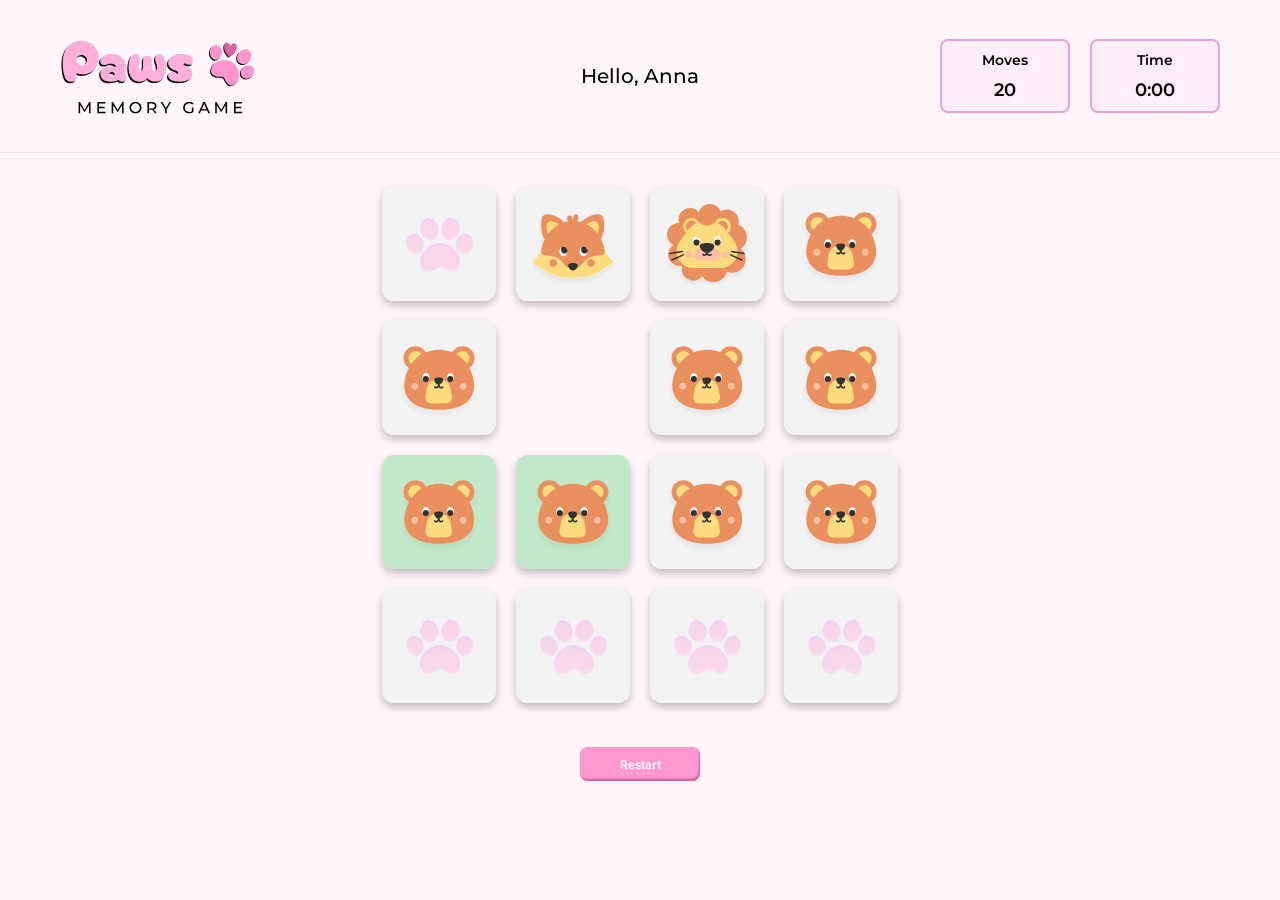
==== index.html @ 4e6c53da "Fix html css" ====
<!doctype html>
<html lang="en">
  <head>
    <meta charset="UTF-8" />
    <meta name="viewport" content="width=device-width, initial-scale=1.0" />
    <title>Paws Memory Game</title>
    <link rel="stylesheet" href="styles.css" />
    <script src="script.js" defer></script>
  </head>
  <body class="app">
    <header class="game-header">
      <div class="container">
        <div class="game-brand">
          <img src="assets/logo.svg" alt="Paw logo" />
        </div>

        <div class="player-info">Hello, <span id="player-name">Anna</span></div>

        <div class="game-stats">
          <div class="stat-box">
            <div>Moves</div>
            <p id="moves">20</p>
          </div>

          <div class="timer stat-box">
            <div>Time</div>
            <p id="time">0:00</p>
          </div>
        </div>
      </div>
    </header>
    <main class="game-container">
      <section class="game-board" aria-label="Memory card game" id="board">
        <button class="card flipped" aria-label="Card 1">
          <div class="card-inner">
            <div class="card-front">
              <img src="assets/animals/bear.svg" />
            </div>
            <div class="card-back"></div>
          </div>
        </button>
        <button class="card" type="button" aria-label="Card 2">
          <div class="card-inner">
            <div class="card-front">
              <img src="assets/animals/fox.svg" />
            </div>
            <div class="card-back"></div>
          </div>
        </button>
        <button class="card" type="button" aria-label="Card 3">
          <div class="card-inner">
            <div class="card-front">
              <img src="assets/animals/leo.svg" />
            </div>
            <div class="card-back"></div>
          </div>
        </button>
        <button class="card" type="button" aria-label="Card 4">
          <div class="card-inner">
            <div class="card-front">
              <img src="assets/animals/bear.svg" />
            </div>
            <div class="card-back"></div>
          </div>
        </button>

        <button class="card" type="button" aria-label="Card 5">
          <div class="card-inner">
            <div class="card-front">
              <img src="assets/animals/bear.svg" />
            </div>
            <div class="card-back"></div>
          </div>
        </button>
        <button class="card hidden" type="button" aria-label="Card 6">
          <div class="card-inner">
            <div class="card-front">
              <img src="assets/animals/bear.svg" />
            </div>
            <div class="card-back"></div>
          </div>
        </button>
        <button class="card" type="button" aria-label="Card 7">
          <div class="card-inner">
            <div class="card-front">
              <img src="assets/animals/bear.svg" />
            </div>
            <div class="card-back"></div>
          </div>
        </button>
        <button class="card" type="button" aria-label="Card 8">
          <div class="card-inner">
            <div class="card-front">
              <img src="assets/animals/bear.svg" />
            </div>
            <div class="card-back"></div>
          </div>
        </button>

        <button class="card correct" type="button" aria-label="Card 9">
          <div class="card-inner">
            <div class="card-front">
              <img src="assets/animals/bear.svg" />
            </div>
            <div class="card-back"></div>
          </div>
        </button>
        <button class="card correct" type="button" aria-label="Card 10">
          <div class="card-inner">
            <div class="card-front">
              <img src="assets/animals/bear.svg" />
            </div>
            <div class="card-back"></div>
          </div>
        </button>
        <button class="card" type="button" aria-label="Card 11">
          <div class="card-inner">
            <div class="card-front">
              <img src="assets/animals/bear.svg" />
            </div>
            <div class="card-back"></div>
          </div>
        </button>
        <button class="card" type="button" aria-label="Card 12">
          <div class="card-inner">
            <div class="card-front">
              <img src="assets/animals/bear.svg" />
            </div>
            <div class="card-back"></div>
          </div>
        </button>

        <button class="card flipped" type="button" aria-label="Card 13">
          <div class="card-inner">
            <div class="card-front">
              <img src="assets/animals/bear.svg" />
            </div>
            <div class="card-back"></div>
          </div>
        </button>
        <button class="card flipped" type="button" aria-label="Card 14">
          <div class="card-inner">
            <div class="card-front">
              <img src="assets/animals/bear.svg" />
            </div>
            <div class="card-back"></div>
          </div>
        </button>
        <button class="card flipped" type="button" aria-label="Card 15">
          <div class="card-inner">
            <div class="card-front">
              <img src="assets/animals/bear.svg" />
            </div>
            <div class="card-back"></div>
          </div>
        </button>
        <button class="card flipped" type="button" aria-label="Card 16">
          <div class="card-inner">
            <div class="card-front">
              <img src="assets/animals/bear.svg" />
            </div>
            <div class="card-back"></div>
          </div>
        </button>
      </section>

      <div class="game-controls">
        <button id="restart-button" type="button" class="btn">Restart</button>
      </div>
    </main>
  </body>
</html>
---- styles.css ----
:root {
  --bg: #fff7fc;
  --bg-modal: #ffeff8;

  --bg-card: #f3f3f3;
  --bg-card-hover: #f8f8f8;
  --bg-card-matched: #c3e8c9;

  --color-border: #ef9fd1;
  --color-button: #ff99cf;
  --color-button-pressed: #ff70bc;

  --text-color: #1f1f1f;
}

@font-face {
  font-family: "Inter";
  src: url("assets/fonts/Inter/Inter-SemiBold.ttf") format("truetype");
  font-weight: 600;
  font-style: normal;
  font-display: swap;
}

@font-face {
  font-family: "Montserrat";
  src: url("assets/fonts/Montserrat/Montserrat-Regular.ttf") format("truetype");
  font-weight: 400;
  font-style: normal;
  font-display: swap;
}

@font-face {
  font-family: "Montserrat";
  src: url("assets/fonts/Montserrat/Montserrat-Medium.ttf") format("truetype");
  font-weight: 500;
  font-style: normal;
  font-display: swap;
}

@font-face {
  font-family: "Montserrat";
  src: url("assets/fonts/Montserrat/Montserrat-SemiBold.ttf") format("truetype");
  font-weight: 600;
  font-style: normal;
  font-display: swap;
}

@font-face {
  font-family: "Montserrat";
  src: url("assets/fonts/Montserrat/Montserrat-Bold.ttf") format("truetype");
  font-weight: 700;
  font-style: normal;
  font-display: swap;
}

* {
  margin: 0;
  padding: 0;
  box-sizing: border-box;
}

body {
  font-family: "Montserrat", sans-serif;
  background: var(--bg);
  color: var(--text);
}

.app {
  min-height: 100vh;
}

.container {
  max-width: 1220px;
  width: 100%;
  margin: auto;
}

.game-header {
  border-bottom: 1px solid rgba(0, 0, 0, 0.08);
}

.game-header .container {
  display: grid;
  grid-template-columns: 1fr auto 1fr;
  align-items: center;
  padding: 30px;
}

.game-brand {
  width: 200px;
  display: block;
}

.game-brand img {
  width: 100%;
}

.player-info {
  font-size: 20px;
  font-weight: 500;
}

.game-stats {
  display: flex;
  justify-content: flex-end;
  gap: 20px;
}

.stat-box {
  display: flex;
  width: 130px;
  padding: 10px;
  flex-direction: column;
  align-items: center;
  border-radius: 8px;
  border: 2px solid var(--color-border);
  background: var(--bg-modal);
  gap: 10px;
}

.stat-box div {
  font-size: 14px;
  font-weight: 600;
}

.stat-box p {
  font-size: 18px;
  font-style: normal;
  font-weight: 600;
  font-style: "Inter", sans-serif;
}

.game-container {
  padding-bottom: 47px;
}

/* board area */

.game-board {
  max-width: 516px;
  width: 100%;
  display: grid;
  grid-template-columns: repeat(4, 1fr);
  gap: 20px;
  margin: 34px auto 44px;
}

.card {
  cursor: pointer;
  width: 100%;
  aspect-ratio: 1;
  perspective: 1000px;
  border: none;
  border-radius: 12px;
  filter: drop-shadow(0 4px 4px rgba(0, 0, 0, 0.25));
}

.card.flipped .card-inner {
  transform: rotateY(180deg);
}

.card.hidden {
  visibility: hidden;
}

.card.correct .card-front {
  background-color: var(--bg-card-matched);
}

.card-inner {
  position: relative;
  width: 100%;
  height: 100%;
  transition: transform 0.6s;
  transform-style: preserve-3d;
}

.card-front,
.card-back {
  position: absolute;
  width: 100%;
  height: 100%;
  -webkit-backface-visibility: hidden;
  backface-visibility: hidden;
  border-radius: 12px;
}

.card:hover .card-back,
.card:hover .card-front {
  background-color: var(--bg-card-hover);
}
.card-back {
  background-color: var(--bg-card);
  transform: rotateY(180deg);
  background-image: url(assets/card-bg-pink-paw.svg);
  background-repeat: no-repeat;
  background-position: center;
}

.card-front {
  background-color: var(--bg-card);
  padding: 17px;
}

.card-front img {
  max-width: 100%;
  object-fit: contain;
}

.btn {
  margin: auto;
  display: block;
  background-color: var(--color-button);
  color: white;
  border: none;
  border-radius: 8px;
  box-shadow:
    -1.403px -2.245px 1.122px 0 #e061a4 inset,
    1.683px 1.122px 4.209px 0 #ff96cd inset;
  transition: transform 0.1s ease;
  font-family: "Inter", sans-serif;
  font-size: 12px;
  font-weight: 600;
  width: 120px;
  height: 34px;
  cursor: pointer;
  &:hover {
    background-color: var(--color-button-pressed);
    box-shadow:
      1px 2px 6.5px 0 rgba(0, 0, 0, 0.22),
      3.813px 3.813px 7.626px 0 rgba(255, 255, 255, 0.25) inset,
      -3.813px -3.813px 9.532px 0 rgba(0, 0, 0, 0.2) inset;
  }
}

.btn-restart:hover {
  background: var(--pink-dark);
}

.btn-restart:active {
  transform: scale(0.97);
}

@media (max-width: 1032px) {
  .player-info {
    display: none;
  }

  .game-header .container {
    grid-template-columns: 1fr 1fr;
    justify-content: space-between;
  }
}

@media (max-width: 600px) {
  .game-header {
    border: none;
  }

  .game-header .container {
    grid-template-columns: 1fr;
    justify-content: center;
    gap: 40px;
    padding-top: 50px;
    padding-bottom: 0;
  }

  .game-brand {
    width: 270px;
    justify-self: center;
  }

  .game-stats {
    justify-self: center;
  }

  .game-board {
    margin: 64px auto;
    padding: 0 27px;
    gap: 14px;
  }

  .card-back {
    background-size: 52px 40px;
  }
}
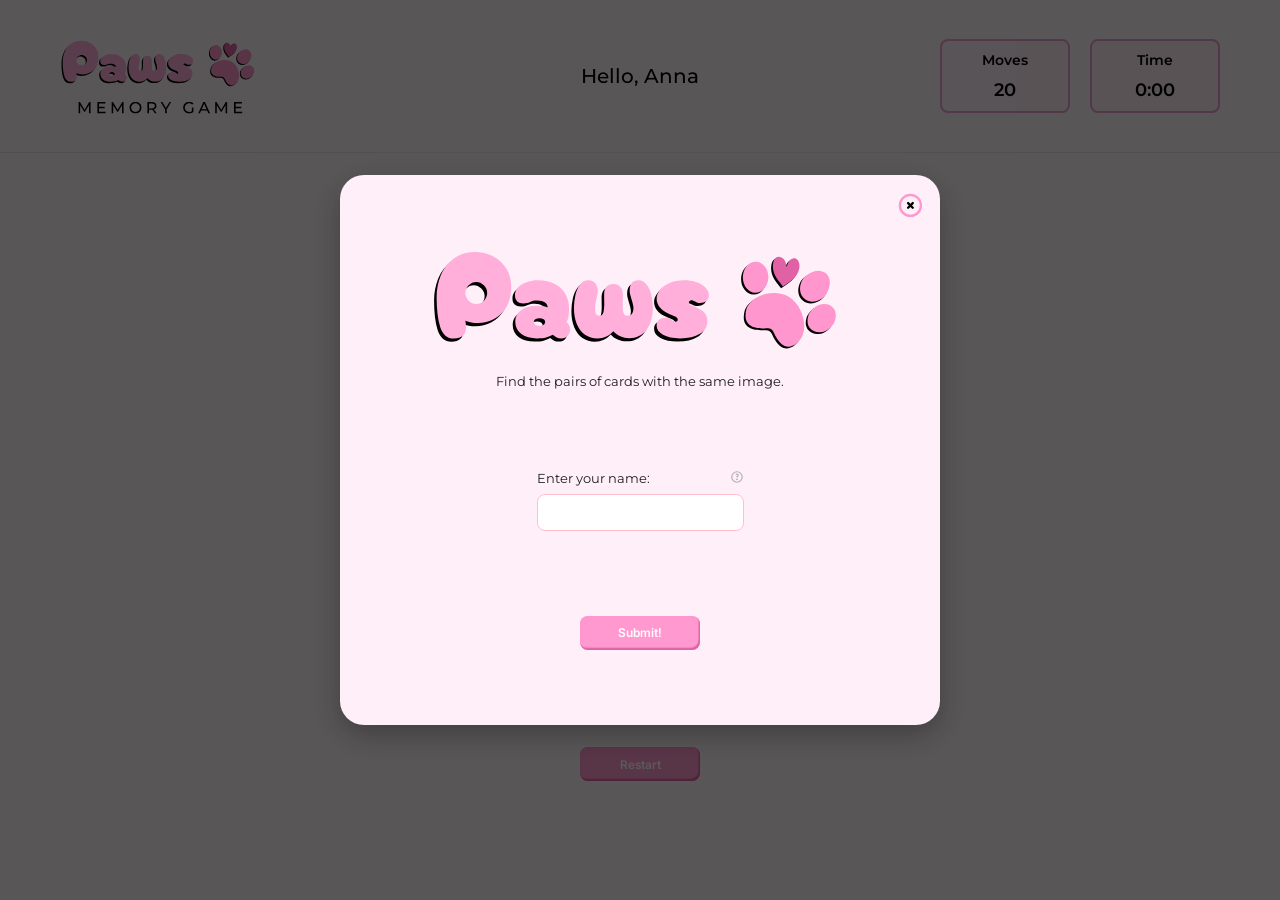
==== commit a1ac1d94: "Build functions to show the welcome modal and to close the welcome modal" ====
--- a/index.html
+++ b/index.html
@@ -168,5 +168,68 @@
         <button id="restart-button" type="button" class="btn">Restart</button>
       </div>
     </main>
+    <!-- welcome modal -->
+    <div id="welcome-modal" class="modal-overlay">
+      <div id="modal-div">
+        <a class="close-btn" id="close-welcome-btn" href="#"
+          ><img src="assets/icons/close_circle.svg"
+        /></a>
+        <div id="modal-header">
+          <img id="modal-header-logo" src="assets/modal-logo.svg" />
+          <p id="modal-header-p">
+            Find the pairs of cards with the same image.
+          </p>
+        </div>
+
+        <div>
+          <form id="modal-form">
+            <div id="label-icon">
+              <label id="label-name">Enter your name:</label>
+              <a href="#"
+                ><img src="assets/icons/question-mark-circle.svg"
+              /></a>
+            </div>
+            <input />
+          </form>
+
+          <button class="btn">Submit!</button>
+        </div>
+      </div>
+    </div>
+    <div class="modal-overlay">
+      <div id="modal-div">
+        <a class="close-btn" href="#"
+          ><img src="assets/icons/close_circle.svg"
+        /></a>
+        <div id="modal-header">
+          <img id="modal-header-logo" src="assets/paw-signin.svg" />
+          <p id="modal-header-p">Congratulations! You matched all the cards</p>
+          <p id="modal-sub-p">Good work, Ana</p>
+        </div>
+
+        <!-- Stats Section -->
+        <div id="modal-stats">
+          <div class="stat-card">
+            <img class="stat-icon" src="assets/icons/paw-icon.svg" alt="paw" />
+            <span class="stat-title">MOVES</span>
+            <span class="stat-value">24</span>
+          </div>
+          <div class="stat-card">
+            <img class="stat-icon" src="assets/icons/paw-icon.svg" alt="paw" />
+            <span class="stat-title">CURRENT TIME</span>
+            <span class="stat-value">0:47</span>
+          </div>
+          <div class="stat-card">
+            <img class="stat-icon" src="assets/icons/paw-icon.svg" alt="paw" />
+            <span class="stat-title">BEST TIME</span>
+            <span class="stat-value">0:20</span>
+          </div>
+        </div>
+
+        <div>
+          <button class="btn">Play again</button>
+        </div>
+      </div>
+    </div>
   </body>
 </html>
--- a/styles.css
+++ b/styles.css
@@ -159,7 +159,7 @@
   transform: rotateY(180deg);
 }
 
-.card.hidden {
+.hidden {
   visibility: hidden;
 }
 
@@ -284,3 +284,109 @@
     background-size: 52px 40px;
   }
 }
+
+/* MODAL STYLES */
+.modal-overlay {
+  position: fixed;
+  top: 0;
+  left: 0;
+  width: 100vw;
+  height: 100vh;
+  background-color: rgba(0, 0, 0, 0.65);
+
+  display: none;
+  /* display: flex; */
+  justify-content: center;
+  align-items: center;
+
+  z-index: 9999;
+}
+
+#modal-div {
+  background-color: var(--bg-modal);
+  width: 90%;
+  height: auto;
+  max-width: 600px;
+  padding: 35px 25px;
+  border-radius: 24px;
+  text-align: center;
+  position: relative;
+  box-shadow: 0px 10px 30px rgba(0, 0, 0, 0.3);
+  font-family: "Montserrat", sans-serif;
+  flex-direction: column;
+  align-items: center;
+  display: flex;
+}
+
+.close-btn {
+  position: absolute;
+  top: 16px;
+  right: 16px;
+  width: 28px;
+  height: 28px;
+  display: flex;
+}
+
+#modal-header-logo {
+  width: 418px;
+  height: auto;
+  margin-bottom: 12px;
+  margin-top: 20px;
+}
+
+#modal-header-p {
+  color: var(--text-color);
+  margin-top: 0;
+  font-size: 13px;
+  margin-bottom: 100px;
+  font-family: "Montserrat", sans-serif;
+}
+
+#label-icon {
+  display: flex;
+  justify-content: center;
+  align-items: center;
+  gap: 80px;
+  max-width: 260px;
+  margin-bottom: 6px;
+  margin-top: -20px;
+}
+
+#label-name {
+  color: var(--text-color);
+  font-size: 13px;
+  width: 100%;
+  gap: 2px;
+  font-family: "Montserrat", sans-serif;
+}
+
+#modal-form label {
+  display: flex;
+  flex-direction: column;
+  align-items: center;
+}
+
+#modal-form input {
+  width: 100%;
+  max-width: 260px;
+  padding: 10px 12px;
+  border: 1.5px solid #ffc0cb;
+  border-radius: 8px;
+  outline: none;
+  margin-bottom: 25px;
+  box-sizing: border-box;
+}
+
+#modal-form {
+  border-color: var(--color-border);
+}
+
+.modal-overlay .btn {
+  margin-top: 60px;
+  margin-bottom: 40px;
+}
+
+
+.open-modal {
+  display: flex;
+}
